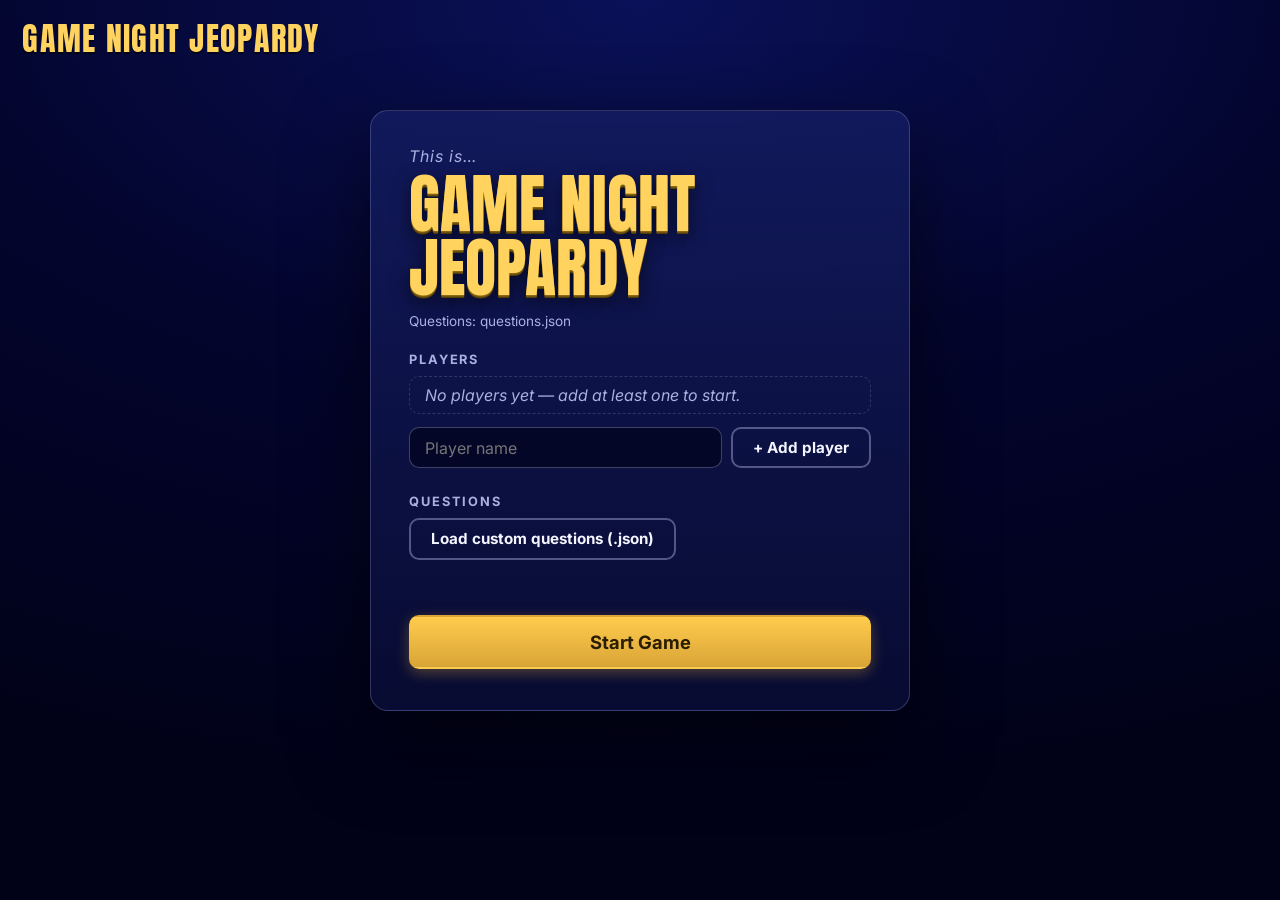
==== index.html @ ed4dfc39 "feat: customizable Jeopardy game for GitHub Pages JSON-driven board (questions.json) with up to 8 ca" ====
<!DOCTYPE html>
<html lang="en">
<head>
  <meta charset="UTF-8">
  <meta name="viewport" content="width=device-width, initial-scale=1.0">
  <title>Jeopardy</title>
  <meta name="description" content="A customizable Jeopardy game board. Load your own questions from JSON, add players, and keep score.">
  <link rel="preconnect" href="https://fonts.googleapis.com">
  <link rel="preconnect" href="https://fonts.gstatic.com" crossorigin>
  <link href="https://fonts.googleapis.com/css2?family=Anton&family=Inter:wght@400;600;700&display=swap" rel="stylesheet">
  <link rel="stylesheet" href="css/styles.css">
</head>
<body>

  <header class="topbar">
    <h1 id="game-title" class="topbar-title">Jeopardy</h1>
    <div class="topbar-actions">
      <button id="btn-final" class="btn btn-gold hidden" type="button">Final Jeopardy</button>
      <button id="btn-new-game" class="btn btn-ghost hidden" type="button">New Game</button>
    </div>
  </header>

  <main>
    <!-- ===== Setup screen ===== -->
    <section id="screen-setup" class="screen screen-setup">
      <div class="setup-card">
        <p class="setup-kicker">This is&hellip;</p>
        <h2 id="setup-title" class="setup-title">Jeopardy!</h2>
        <p id="source-note" class="source-note"></p>

        <div class="setup-section">
          <h3 class="setup-heading">Players</h3>
          <ul id="player-list" class="player-list"></ul>
          <form id="add-player-form" class="add-player-form">
            <label class="visually-hidden" for="player-name-input">Player name</label>
            <input id="player-name-input" type="text" maxlength="24" placeholder="Player name"
                   autocomplete="off" spellcheck="false">
            <button class="btn btn-ghost" type="submit">+ Add player</button>
          </form>
        </div>

        <div class="setup-section">
          <h3 class="setup-heading">Questions</h3>
          <div class="setup-load">
            <button id="btn-load-json" class="btn btn-ghost" type="button">Load custom questions (.json)</button>
            <input type="file" id="json-file-input" accept=".json,application/json" hidden>
          </div>
        </div>

        <p id="setup-error" class="error-msg" role="alert"></p>
        <button id="btn-start" class="btn btn-gold btn-big" type="button">Start Game</button>
      </div>
    </section>

    <!-- ===== Board screen ===== -->
    <section id="screen-board" class="screen hidden">
      <div class="board-wrap">
        <div id="board" class="board" role="grid" aria-label="Jeopardy board"></div>
      </div>
      <div id="board-done-banner" class="board-done hidden">
        <p>That&rsquo;s the board!</p>
        <button id="btn-board-done" class="btn btn-gold btn-big" type="button"></button>
      </div>
      <div id="scoreboard" class="scoreboard" aria-label="Scores" aria-live="polite"></div>
    </section>
  </main>

  <!-- ===== Clue modal ===== -->
  <div id="clue-modal" class="modal hidden" role="dialog" aria-modal="true" aria-labelledby="clue-category">
    <div class="modal-card clue-card">
      <div class="clue-header">
        <span id="clue-category" class="clue-cat"></span>
        <span id="clue-value" class="clue-val"></span>
      </div>

      <div id="dd-splash" class="dd-splash hidden">
        <p class="dd-title">Daily Double!</p>
        <div class="dd-form">
          <label class="dd-field">Who&rsquo;s answering?
            <select id="dd-player"></select>
          </label>
          <label class="dd-field">Wager
            <input id="dd-wager" type="number" min="5" step="5" inputmode="numeric">
          </label>
          <p id="dd-max-note" class="dd-note"></p>
          <p id="dd-error" class="error-msg" role="alert"></p>
          <button id="btn-dd-go" class="btn btn-gold" type="button">Reveal Clue</button>
        </div>
      </div>

      <p id="clue-text" class="clue-text hidden"></p>
      <p id="answer-text" class="answer-text hidden"></p>

      <div class="clue-actions">
        <button id="btn-reveal" class="btn btn-gold btn-big hidden" type="button">Reveal Answer</button>
        <div id="judge-row" class="judge-row hidden"></div>
        <button id="btn-skip" class="btn btn-ghost hidden" type="button">No one got it &mdash; close</button>
      </div>
    </div>
  </div>

  <!-- ===== Final Jeopardy / standings modal ===== -->
  <div id="final-modal" class="modal hidden" role="dialog" aria-modal="true" aria-labelledby="final-heading">
    <div class="modal-card final-card">
      <h2 id="final-heading" class="final-heading"></h2>
      <div id="final-body" class="final-body"></div>
    </div>
  </div>

  <script src="js/data.js"></script>
  <script src="js/app.js"></script>
</body>
</html>
---- css/styles.css ----
/* ============================================================
   Jeopardy — styles
   Palette: classic board blue, gold money, dark navy stage
   Type: Anton (display) + Inter (UI)
   ============================================================ */

:root {
  --blue-board: #060ce9;
  --blue-tile-top: #1a24e0;
  --blue-tile-bottom: #050aae;
  --blue-deep: #03052e;
  --blue-night: #010117;
  --blue-card: #0a103f;
  --gold: #ffcc4d;
  --gold-deep: #d9a437;
  --gold-text: #ffd35e;
  --ink: #f4f5ff;
  --ink-dim: #aab0e0;
  --red: #ff6b6b;
  --green: #51d88a;

  --font-display: "Anton", "Haettenschweiler", "Arial Narrow Bold", Impact, sans-serif;
  --font-ui: "Inter", system-ui, -apple-system, "Segoe UI", sans-serif;

  --radius: 10px;
  --duration: 180ms;
  --ease-out: cubic-bezier(0.16, 1, 0.3, 1);
}

* { box-sizing: border-box; }

html, body { margin: 0; padding: 0; }

body {
  min-height: 100vh;
  font-family: var(--font-ui);
  color: var(--ink);
  background:
    radial-gradient(120% 90% at 50% 0%, #0a1158 0%, var(--blue-deep) 45%, var(--blue-night) 100%);
  background-attachment: fixed;
}

.hidden { display: none !important; }

.visually-hidden {
  position: absolute;
  width: 1px; height: 1px;
  margin: -1px; padding: 0;
  overflow: hidden;
  clip: rect(0 0 0 0);
  white-space: nowrap;
  border: 0;
}

/* ============ Buttons ============ */

.btn {
  font-family: var(--font-ui);
  font-weight: 700;
  font-size: 0.95rem;
  padding: 0.6em 1.3em;
  border-radius: var(--radius);
  border: 2px solid transparent;
  cursor: pointer;
  transition: transform var(--duration) var(--ease-out),
              box-shadow var(--duration) var(--ease-out),
              background-color var(--duration) var(--ease-out);
}

.btn:focus-visible {
  outline: 3px solid var(--gold);
  outline-offset: 2px;
}

.btn:active { transform: translateY(1px); }

.btn-gold {
  background: linear-gradient(180deg, var(--gold) 0%, var(--gold-deep) 100%);
  color: #2b1d00;
  box-shadow: 0 4px 14px rgba(217, 164, 55, 0.35);
}

.btn-gold:hover {
  box-shadow: 0 6px 20px rgba(255, 204, 77, 0.5);
  transform: translateY(-1px);
}

.btn-ghost {
  background: transparent;
  color: var(--ink);
  border-color: rgba(170, 176, 224, 0.45);
}

.btn-ghost:hover {
  border-color: var(--gold);
  color: var(--gold-text);
}

.btn-big {
  font-size: 1.15rem;
  padding: 0.75em 2em;
}

.btn:disabled {
  opacity: 0.4;
  cursor: not-allowed;
  transform: none;
}

/* ============ Top bar ============ */

.topbar {
  display: flex;
  align-items: center;
  justify-content: space-between;
  gap: 1rem;
  padding: 0.9rem 1.4rem;
}

.topbar-title {
  font-family: var(--font-display);
  font-size: clamp(1.3rem, 1rem + 1.5vw, 2rem);
  font-weight: 400;
  letter-spacing: 0.04em;
  text-transform: uppercase;
  margin: 0;
  color: var(--gold-text);
  text-shadow: 0 2px 0 rgba(0, 0, 0, 0.55);
}

.topbar-actions { display: flex; gap: 0.6rem; }

/* ============ Setup screen ============ */

.screen-setup {
  display: grid;
  place-items: center;
  padding: 2rem 1rem 4rem;
}

.setup-card {
  width: min(540px, 100%);
  background: linear-gradient(180deg, rgba(20, 28, 96, 0.85), rgba(8, 12, 52, 0.95));
  border: 1px solid rgba(170, 176, 224, 0.25);
  border-radius: 18px;
  padding: 2.2rem 2.4rem 2.6rem;
  box-shadow: 0 30px 80px rgba(0, 0, 0, 0.55);
}

.setup-kicker {
  margin: 0;
  color: var(--ink-dim);
  font-style: italic;
  letter-spacing: 0.06em;
}

.setup-title {
  font-family: var(--font-display);
  font-weight: 400;
  font-size: clamp(2.6rem, 2rem + 3vw, 4rem);
  line-height: 1;
  margin: 0.1em 0 0.2em;
  text-transform: uppercase;
  color: var(--gold-text);
  text-shadow:
    0 1px 0 #8a6914, 0 2px 0 #6e530f, 0 3px 0 #523d0a,
    0 6px 18px rgba(0, 0, 0, 0.6);
}

.source-note {
  margin: 0 0 1.4rem;
  font-size: 0.85rem;
  color: var(--ink-dim);
}

.setup-section { margin-bottom: 1.6rem; }

.setup-heading {
  font-size: 0.8rem;
  font-weight: 700;
  text-transform: uppercase;
  letter-spacing: 0.14em;
  color: var(--ink-dim);
  margin: 0 0 0.6rem;
}

.player-list {
  list-style: none;
  margin: 0 0 0.8rem;
  padding: 0;
  display: flex;
  flex-direction: column;
  gap: 0.45rem;
}

.player-list li {
  display: flex;
  align-items: center;
  justify-content: space-between;
  gap: 0.8rem;
  background: rgba(6, 12, 233, 0.22);
  border: 1px solid rgba(170, 176, 224, 0.22);
  border-radius: var(--radius);
  padding: 0.5rem 0.55rem 0.5rem 0.9rem;
  font-weight: 600;
}

.player-list .remove-btn {
  background: transparent;
  color: var(--ink-dim);
  border: none;
  font-size: 1.05rem;
  line-height: 1;
  padding: 0.3em 0.5em;
  border-radius: 6px;
  cursor: pointer;
}

.player-list .remove-btn:hover { color: var(--red); background: rgba(255, 107, 107, 0.12); }
.player-list .remove-btn:focus-visible { outline: 2px solid var(--gold); }

.player-list .empty-note {
  justify-content: flex-start;
  color: var(--ink-dim);
  font-weight: 400;
  font-style: italic;
  background: transparent;
  border-style: dashed;
}

.add-player-form { display: flex; gap: 0.6rem; }

.add-player-form input {
  flex: 1;
  min-width: 0;
  font: inherit;
  color: var(--ink);
  background: rgba(1, 1, 23, 0.6);
  border: 1px solid rgba(170, 176, 224, 0.35);
  border-radius: var(--radius);
  padding: 0.55em 0.9em;
}

.add-player-form input:focus-visible {
  outline: none;
  border-color: var(--gold);
  box-shadow: 0 0 0 3px rgba(255, 204, 77, 0.25);
}

.error-msg {
  color: var(--red);
  font-size: 0.9rem;
  min-height: 1.2em;
  margin: 0.4rem 0;
}

#btn-start { width: 100%; margin-top: 0.4rem; }

/* ============ Board ============ */

#screen-board {
  padding: 0 1.2rem 2.5rem;
  max-width: 1240px;
  margin: 0 auto;
}

.board-wrap { overflow-x: auto; padding-bottom: 0.4rem; }

.board {
  display: grid;
  gap: 7px;
  min-width: 640px;
  background: #000;
  padding: 7px;
  border-radius: 8px;
  box-shadow: 0 24px 70px rgba(0, 0, 0, 0.6);
}

.board-cell {
  display: flex;
  align-items: center;
  justify-content: center;
  text-align: center;
  border-radius: 3px;
  min-height: 76px;
  padding: 0.5rem 0.4rem;
}

.cell-category {
  background: linear-gradient(180deg, #2330d8 0%, var(--blue-tile-bottom) 100%);
  font-family: var(--font-display);
  font-weight: 400;
  font-size: clamp(0.78rem, 0.6rem + 0.7vw, 1.05rem);
  letter-spacing: 0.05em;
  line-height: 1.15;
  text-transform: uppercase;
  color: #fff;
  text-shadow: 0 2px 2px rgba(0, 0, 0, 0.7);
}

.cell-clue {
  width: 100%;
  background: linear-gradient(180deg, var(--blue-tile-top) 0%, var(--blue-tile-bottom) 100%);
  border: none;
  cursor: pointer;
  font-family: var(--font-display);
  font-weight: 400;
  font-size: clamp(1.35rem, 1rem + 1.6vw, 2.1rem);
  color: var(--gold-text);
  text-shadow: 0 3px 3px rgba(0, 0, 0, 0.75);
  transition: transform var(--duration) var(--ease-out),
              filter var(--duration) var(--ease-out),
              box-shadow var(--duration) var(--ease-out);
}

.cell-clue:hover, .cell-clue:focus-visible {
  filter: brightness(1.22);
  transform: translateY(-2px);
  box-shadow: 0 6px 18px rgba(6, 12, 233, 0.65), inset 0 0 0 2px rgba(255, 204, 77, 0.65);
  outline: none;
}

.cell-clue.used {
  background: linear-gradient(180deg, #0a0f55 0%, #060937 100%);
  color: transparent;
  text-shadow: none;
  cursor: default;
  box-shadow: inset 0 3px 10px rgba(0, 0, 0, 0.55);
}

.cell-clue.used:hover { filter: none; transform: none; }

.cell-empty { background: #04062b; }

/* Board-complete banner */

.board-done {
  text-align: center;
  margin: 1.6rem 0 0.4rem;
}

.board-done p {
  font-family: var(--font-display);
  font-size: 1.5rem;
  letter-spacing: 0.05em;
  text-transform: uppercase;
  color: var(--gold-text);
  margin: 0 0 0.7rem;
}

/* ============ Scoreboard ============ */

.scoreboard {
  display: flex;
  flex-wrap: wrap;
  justify-content: center;
  gap: 0.9rem;
  margin-top: 1.5rem;
}

.podium {
  min-width: 150px;
  background: linear-gradient(180deg, #141c60 0%, var(--blue-card) 100%);
  border: 1px solid rgba(170, 176, 224, 0.25);
  border-top: 4px solid var(--gold-deep);
  border-radius: 12px;
  padding: 0.7rem 1rem 0.8rem;
  text-align: center;
  box-shadow: 0 10px 26px rgba(0, 0, 0, 0.45);
}

.podium .podium-name {
  font-weight: 700;
  font-size: 0.95rem;
  margin: 0 0 0.15rem;
  overflow-wrap: anywhere;
}

.podium .podium-score {
  font-family: var(--font-display);
  font-size: 1.7rem;
  letter-spacing: 0.03em;
  color: var(--gold-text);
  background: none;
  border: none;
  cursor: pointer;
  padding: 0.05em 0.3em;
  border-radius: 8px;
  text-shadow: 0 2px 2px rgba(0, 0, 0, 0.6);
}

.podium .podium-score:hover,
.podium .podium-score:focus-visible {
  outline: 2px dashed rgba(255, 204, 77, 0.7);
  outline-offset: 2px;
}

.podium .podium-score.negative { color: var(--red); }

.score-hint {
  flex-basis: 100%;
  text-align: center;
  font-size: 0.78rem;
  color: var(--ink-dim);
  margin: 0;
}

/* ============ Modals ============ */

.modal {
  position: fixed;
  inset: 0;
  z-index: 50;
  display: grid;
  place-items: center;
  padding: 1.2rem;
  background: rgba(1, 1, 23, 0.78);
  backdrop-filter: blur(4px);
}

.modal-card {
  width: min(960px, 100%);
  max-height: calc(100vh - 2.4rem);
  overflow-y: auto;
  border-radius: 16px;
  box-shadow: 0 40px 120px rgba(0, 0, 0, 0.7);
}

/* --- Clue modal --- */

.clue-card {
  background:
    radial-gradient(140% 120% at 50% 0%, #2330d8 0%, var(--blue-board) 38%, #040887 100%);
  border: 1px solid rgba(255, 255, 255, 0.14);
  padding: 1.6rem 2rem 2rem;
  display: flex;
  flex-direction: column;
  align-items: center;
  min-height: min(520px, 80vh);
}

.clue-header {
  width: 100%;
  display: flex;
  justify-content: space-between;
  align-items: baseline;
  gap: 1rem;
  font-family: var(--font-display);
  text-transform: uppercase;
  letter-spacing: 0.06em;
}

.clue-cat { font-size: clamp(1rem, 0.9rem + 1vw, 1.5rem); color: #fff; }
.clue-val { font-size: clamp(1rem, 0.9rem + 1vw, 1.5rem); color: var(--gold-text); }

.clue-text {
  flex: 1;
  display: grid;
  place-items: center;
  font-weight: 700;
  font-size: clamp(1.4rem, 1.1rem + 2.2vw, 2.6rem);
  line-height: 1.3;
  text-align: center;
  text-shadow: 0 2px 4px rgba(0, 0, 0, 0.6);
  margin: 1.2rem 0;
  max-width: 60ch;
}

.answer-text {
  font-family: var(--font-display);
  font-size: clamp(1.3rem, 1rem + 1.8vw, 2.1rem);
  letter-spacing: 0.03em;
  text-transform: uppercase;
  color: var(--gold-text);
  text-align: center;
  margin: 0 0 1.4rem;
  text-shadow: 0 3px 4px rgba(0, 0, 0, 0.7);
}

.clue-actions {
  display: flex;
  flex-direction: column;
  align-items: center;
  gap: 0.9rem;
  width: 100%;
}

.judge-row {
  display: flex;
  flex-wrap: wrap;
  justify-content: center;
  gap: 0.7rem;
  width: 100%;
}

.judge-chip {
  display: flex;
  align-items: center;
  gap: 0.55rem;
  background: rgba(1, 1, 23, 0.45);
  border: 1px solid rgba(255, 255, 255, 0.2);
  border-radius: 999px;
  padding: 0.35rem 0.5rem 0.35rem 0.95rem;
}

.judge-chip .judge-name { font-weight: 700; font-size: 0.95rem; }

.judge-chip .judge-btn {
  border: none;
  border-radius: 999px;
  width: 2.1rem;
  height: 2.1rem;
  font-size: 1rem;
  font-weight: 700;
  cursor: pointer;
  transition: transform var(--duration) var(--ease-out);
}

.judge-chip .judge-btn:hover { transform: scale(1.12); }
.judge-chip .judge-btn:focus-visible { outline: 2px solid #fff; outline-offset: 1px; }

.judge-btn.correct { background: var(--green); color: #03301a; }
.judge-btn.wrong { background: var(--red); color: #3d0606; }

.judge-btn:disabled {
  opacity: 0.35;
  cursor: not-allowed;
  transform: none;
}

.judge-chip.missed { opacity: 0.55; }

/* --- Daily Double --- */

.dd-splash {
  flex: 1;
  display: flex;
  flex-direction: column;
  align-items: center;
  justify-content: center;
  gap: 1rem;
  width: 100%;
}

.dd-title {
  font-family: var(--font-display);
  font-size: clamp(2.4rem, 1.6rem + 4vw, 4.2rem);
  text-transform: uppercase;
  letter-spacing: 0.04em;
  margin: 0;
  background: linear-gradient(180deg, #ffe9a8 0%, var(--gold) 45%, #b87f1c 100%);
  -webkit-background-clip: text;
  background-clip: text;
  color: transparent;
  filter: drop-shadow(0 4px 6px rgba(0, 0, 0, 0.6));
}

.dd-form {
  display: flex;
  flex-direction: column;
  align-items: center;
  gap: 0.7rem;
}

.dd-field {
  display: flex;
  align-items: center;
  gap: 0.7rem;
  font-weight: 600;
}

.dd-field select, .dd-field input {
  font: inherit;
  color: var(--ink);
  background: rgba(1, 1, 23, 0.6);
  border: 1px solid rgba(170, 176, 224, 0.4);
  border-radius: 8px;
  padding: 0.45em 0.7em;
}

.dd-field input { width: 7.5em; }

.dd-field select:focus-visible, .dd-field input:focus-visible {
  outline: none;
  border-color: var(--gold);
  box-shadow: 0 0 0 3px rgba(255, 204, 77, 0.25);
}

.dd-note { margin: 0; font-size: 0.85rem; color: rgba(255, 255, 255, 0.75); }

/* --- Final Jeopardy --- */

.final-card {
  background: linear-gradient(180deg, rgba(20, 28, 96, 0.97), rgba(8, 12, 52, 0.99));
  border: 1px solid rgba(170, 176, 224, 0.3);
  padding: 2rem 2.2rem 2.4rem;
}

.final-heading {
  font-family: var(--font-display);
  font-weight: 400;
  font-size: clamp(1.6rem, 1.3rem + 1.6vw, 2.4rem);
  text-transform: uppercase;
  letter-spacing: 0.05em;
  color: var(--gold-text);
  text-align: center;
  margin: 0 0 1.4rem;
  text-shadow: 0 3px 4px rgba(0, 0, 0, 0.6);
}

.final-body { display: flex; flex-direction: column; gap: 1rem; }

.final-category {
  text-align: center;
  font-family: var(--font-display);
  font-size: 1.3rem;
  text-transform: uppercase;
  letter-spacing: 0.06em;
  margin: 0;
}

.final-clue {
  font-weight: 700;
  font-size: clamp(1.15rem, 1rem + 1vw, 1.6rem);
  line-height: 1.35;
  text-align: center;
  margin: 0.4rem auto 0.6rem;
  max-width: 56ch;
}

.wager-list, .final-judge-list {
  list-style: none;
  margin: 0;
  padding: 0;
  display: flex;
  flex-direction: column;
  gap: 0.55rem;
}

.wager-list li, .final-judge-list li {
  display: flex;
  align-items: center;
  justify-content: space-between;
  gap: 0.9rem;
  background: rgba(6, 12, 233, 0.18);
  border: 1px solid rgba(170, 176, 224, 0.22);
  border-radius: var(--radius);
  padding: 0.55rem 0.9rem;
}

.wager-list .wager-meta { font-size: 0.8rem; color: var(--ink-dim); display: block; }

.wager-list input {
  font: inherit;
  width: 7em;
  color: var(--ink);
  background: rgba(1, 1, 23, 0.6);
  border: 1px solid rgba(170, 176, 224, 0.4);
  border-radius: 8px;
  padding: 0.4em 0.6em;
}

.wager-list input:focus-visible {
  outline: none;
  border-color: var(--gold);
  box-shadow: 0 0 0 3px rgba(255, 204, 77, 0.25);
}

.final-actions {
  display: flex;
  justify-content: center;
  gap: 0.8rem;
  margin-top: 0.8rem;
  flex-wrap: wrap;
}

/* --- Standings --- */

.standings-list {
  list-style: none;
  margin: 0;
  padding: 0;
  display: flex;
  flex-direction: column;
  gap: 0.6rem;
}

.standings-list li {
  display: flex;
  align-items: center;
  gap: 1rem;
  background: rgba(6, 12, 233, 0.18);
  border: 1px solid rgba(170, 176, 224, 0.22);
  border-radius: var(--radius);
  padding: 0.7rem 1.1rem;
  font-weight: 600;
}

.standings-list li.winner {
  background: linear-gradient(180deg, rgba(255, 204, 77, 0.22), rgba(217, 164, 55, 0.1));
  border-color: var(--gold-deep);
}

.standings-list .rank {
  font-family: var(--font-display);
  font-size: 1.25rem;
  color: var(--ink-dim);
  min-width: 1.6em;
}

.standings-list li.winner .rank { color: var(--gold-text); }

.standings-list .standings-name { flex: 1; overflow-wrap: anywhere; }

.standings-list .standings-score {
  font-family: var(--font-display);
  font-size: 1.35rem;
  color: var(--gold-text);
}

.standings-list .standings-score.negative { color: var(--red); }

/* ============ Responsive & motion ============ */

@media (max-width: 600px) {
  .setup-card { padding: 1.6rem 1.3rem 2rem; }
  .topbar { flex-wrap: wrap; }
  .clue-card { padding: 1.2rem 1rem 1.4rem; }
  .board-cell { min-height: 58px; }
}

@media (prefers-reduced-motion: reduce) {
  *, *::before, *::after {
    transition-duration: 0.01ms !important;
    animation-duration: 0.01ms !important;
  }
}
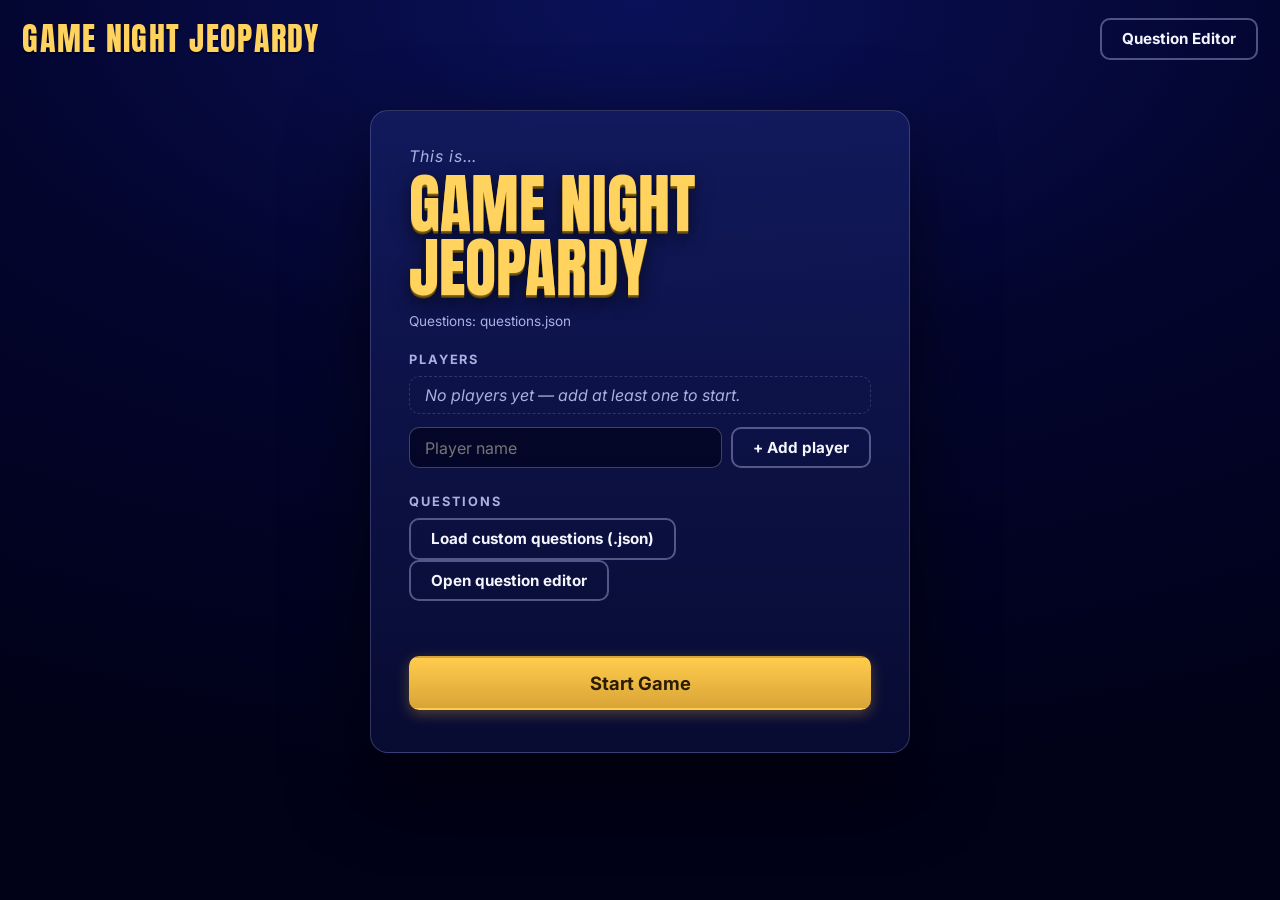
==== commit d5466bcb: "feat: in-page question editor with JSON export Build or edit a board directly in the browser: title," ====
--- a/index.html
+++ b/index.html
@@ -16,6 +16,7 @@
     <h1 id="game-title" class="topbar-title">Jeopardy</h1>
     <div class="topbar-actions">
       <button id="btn-final" class="btn btn-gold hidden" type="button">Final Jeopardy</button>
+      <button id="btn-editor" class="btn btn-ghost" type="button">Question Editor</button>
       <button id="btn-new-game" class="btn btn-ghost hidden" type="button">New Game</button>
     </div>
   </header>
@@ -43,6 +44,7 @@
           <h3 class="setup-heading">Questions</h3>
           <div class="setup-load">
             <button id="btn-load-json" class="btn btn-ghost" type="button">Load custom questions (.json)</button>
+            <button id="btn-editor-setup" class="btn btn-ghost" type="button">Open question editor</button>
             <input type="file" id="json-file-input" accept=".json,application/json" hidden>
           </div>
         </div>
@@ -64,6 +66,59 @@
       <div id="scoreboard" class="scoreboard" aria-label="Scores" aria-live="polite"></div>
     </section>
   </main>
+
+  <!-- ===== Question editor ===== -->
+  <section id="screen-editor" class="editor hidden" aria-label="Question editor">
+    <div class="editor-inner">
+      <div class="editor-head">
+        <h2 class="editor-title">Question Editor</h2>
+        <div class="editor-head-actions">
+          <button id="btn-editor-download" class="btn btn-gold" type="button">Download JSON</button>
+          <button id="btn-editor-use" class="btn btn-gold" type="button">Use in game</button>
+          <button id="btn-editor-close" class="btn btn-ghost" type="button">Close</button>
+        </div>
+      </div>
+      <p class="editor-hint">
+        Build your own board, then <strong>Download JSON</strong> to get a
+        <code>questions.json</code> you can commit to the repo, or
+        <strong>Use in game</strong> to play it right away. Your draft auto-saves
+        in this browser.
+      </p>
+
+      <label class="editor-field editor-game-title">Game title
+        <input id="editor-title" type="text" maxlength="80" autocomplete="off">
+      </label>
+
+      <div id="editor-categories"></div>
+
+      <div class="editor-row-actions">
+        <button id="btn-add-category" class="btn btn-ghost" type="button">+ Add category</button>
+        <button id="btn-editor-reset" class="btn btn-ghost" type="button">Reset to loaded game</button>
+        <button id="btn-editor-blank" class="btn btn-ghost" type="button">Start blank</button>
+      </div>
+
+      <fieldset class="editor-final">
+        <legend>
+          <label class="editor-check">
+            <input type="checkbox" id="editor-final-enabled"> Include Final Jeopardy
+          </label>
+        </legend>
+        <div id="editor-final-fields" class="editor-final-fields">
+          <label class="editor-field">Category
+            <input id="editor-final-category" type="text" autocomplete="off">
+          </label>
+          <label class="editor-field">Clue
+            <textarea id="editor-final-clue" rows="2"></textarea>
+          </label>
+          <label class="editor-field">Answer
+            <input id="editor-final-answer" type="text" autocomplete="off">
+          </label>
+        </div>
+      </fieldset>
+
+      <p id="editor-error" class="error-msg" role="alert"></p>
+    </div>
+  </section>
 
   <!-- ===== Clue modal ===== -->
   <div id="clue-modal" class="modal hidden" role="dialog" aria-modal="true" aria-labelledby="clue-category">
@@ -109,5 +164,6 @@
 
   <script src="js/data.js"></script>
   <script src="js/app.js"></script>
+  <script src="js/editor.js"></script>
 </body>
 </html>
--- a/css/styles.css
+++ b/css/styles.css
@@ -720,6 +720,216 @@
 
 .standings-list .standings-score.negative { color: var(--red); }
 
+/* ============ Question editor ============ */
+
+.editor {
+  position: fixed;
+  inset: 0;
+  z-index: 40;
+  overflow-y: auto;
+  background:
+    radial-gradient(120% 90% at 50% 0%, #0a1158 0%, var(--blue-deep) 45%, var(--blue-night) 100%);
+  padding: 1.4rem 1.2rem 3rem;
+}
+
+body.editor-open { overflow: hidden; }
+
+.editor-inner {
+  max-width: 1080px;
+  margin: 0 auto;
+  display: flex;
+  flex-direction: column;
+  gap: 1.1rem;
+}
+
+.editor-head {
+  display: flex;
+  align-items: center;
+  justify-content: space-between;
+  gap: 1rem;
+  flex-wrap: wrap;
+}
+
+.editor-title {
+  font-family: var(--font-display);
+  font-weight: 400;
+  font-size: clamp(1.5rem, 1.2rem + 1.5vw, 2.2rem);
+  text-transform: uppercase;
+  letter-spacing: 0.05em;
+  color: var(--gold-text);
+  margin: 0;
+  text-shadow: 0 2px 0 rgba(0, 0, 0, 0.55);
+}
+
+.editor-head-actions { display: flex; gap: 0.6rem; flex-wrap: wrap; }
+
+.editor-hint {
+  margin: 0;
+  color: var(--ink-dim);
+  font-size: 0.92rem;
+  max-width: 72ch;
+}
+
+.editor-hint code {
+  background: rgba(1, 1, 23, 0.6);
+  border-radius: 5px;
+  padding: 0.1em 0.4em;
+}
+
+.editor-field {
+  display: flex;
+  flex-direction: column;
+  gap: 0.35rem;
+  font-size: 0.8rem;
+  font-weight: 700;
+  text-transform: uppercase;
+  letter-spacing: 0.1em;
+  color: var(--ink-dim);
+}
+
+.editor-field input,
+.editor-field textarea,
+.editor-clue-row input,
+.editor-clue-row textarea {
+  font: inherit;
+  font-weight: 400;
+  font-size: 0.95rem;
+  text-transform: none;
+  letter-spacing: normal;
+  color: var(--ink);
+  background: rgba(1, 1, 23, 0.6);
+  border: 1px solid rgba(170, 176, 224, 0.35);
+  border-radius: 8px;
+  padding: 0.5em 0.7em;
+  resize: vertical;
+}
+
+.editor-field input:focus-visible,
+.editor-field textarea:focus-visible,
+.editor-clue-row input:focus-visible,
+.editor-clue-row textarea:focus-visible {
+  outline: none;
+  border-color: var(--gold);
+  box-shadow: 0 0 0 3px rgba(255, 204, 77, 0.25);
+}
+
+.editor-game-title { max-width: 420px; }
+
+.editor-cat {
+  background: linear-gradient(180deg, rgba(20, 28, 96, 0.75), rgba(8, 12, 52, 0.9));
+  border: 1px solid rgba(170, 176, 224, 0.25);
+  border-radius: 14px;
+  padding: 1.1rem 1.2rem 1.2rem;
+  display: flex;
+  flex-direction: column;
+  gap: 0.8rem;
+  margin-bottom: 1rem;
+}
+
+.editor-cat-head {
+  display: flex;
+  align-items: flex-end;
+  justify-content: space-between;
+  gap: 1rem;
+  flex-wrap: wrap;
+}
+
+.editor-cat-name { flex: 1; min-width: 220px; max-width: 420px; }
+
+.btn-small { font-size: 0.82rem; padding: 0.45em 0.9em; }
+
+.editor-clues { display: flex; flex-direction: column; gap: 0.5rem; }
+
+.editor-clue-row {
+  display: grid;
+  grid-template-columns: 88px 1fr 1fr 34px 34px;
+  gap: 0.55rem;
+  align-items: start;
+}
+
+.editor-clue-labels {
+  font-size: 0.72rem;
+  font-weight: 700;
+  text-transform: uppercase;
+  letter-spacing: 0.1em;
+  color: var(--ink-dim);
+}
+
+.editor-clue-row .editor-dd {
+  width: 1.25rem;
+  height: 1.25rem;
+  margin-top: 0.6rem;
+  justify-self: center;
+  accent-color: var(--gold);
+}
+
+.editor-clue-row .remove-btn {
+  background: transparent;
+  color: var(--ink-dim);
+  border: none;
+  font-size: 1rem;
+  padding: 0.45em;
+  margin-top: 0.25rem;
+  border-radius: 6px;
+  cursor: pointer;
+  justify-self: center;
+}
+
+.editor-clue-row .remove-btn:hover:not(:disabled) {
+  color: var(--red);
+  background: rgba(255, 107, 107, 0.12);
+}
+
+.editor-clue-row .remove-btn:disabled { opacity: 0.3; cursor: not-allowed; }
+.editor-clue-row .remove-btn:focus-visible { outline: 2px solid var(--gold); }
+
+.editor-row-actions { display: flex; gap: 0.6rem; flex-wrap: wrap; }
+
+.editor-final {
+  border: 1px solid rgba(170, 176, 224, 0.25);
+  border-radius: 14px;
+  padding: 1rem 1.2rem 1.2rem;
+  margin: 0;
+}
+
+.editor-final legend { padding: 0 0.5em; }
+
+.editor-check {
+  display: flex;
+  align-items: center;
+  gap: 0.5rem;
+  font-weight: 700;
+  cursor: pointer;
+}
+
+.editor-check input {
+  width: 1.15rem;
+  height: 1.15rem;
+  accent-color: var(--gold);
+}
+
+.editor-final-fields {
+  display: flex;
+  flex-direction: column;
+  gap: 0.8rem;
+  margin-top: 0.6rem;
+}
+
+@media (max-width: 760px) {
+  .editor-clue-row {
+    grid-template-columns: 88px 1fr 42px;
+    grid-template-areas:
+      "value clue   dd"
+      "value answer remove";
+  }
+  .editor-clue-row input[type="number"] { grid-area: value; }
+  .editor-clue-row textarea:nth-of-type(1) { grid-area: clue; }
+  .editor-clue-row textarea:nth-of-type(2) { grid-area: answer; }
+  .editor-clue-row .editor-dd { grid-area: dd; }
+  .editor-clue-row .remove-btn { grid-area: remove; }
+  .editor-clue-labels { display: none; }
+}
+
 /* ============ Responsive & motion ============ */
 
 @media (max-width: 600px) {
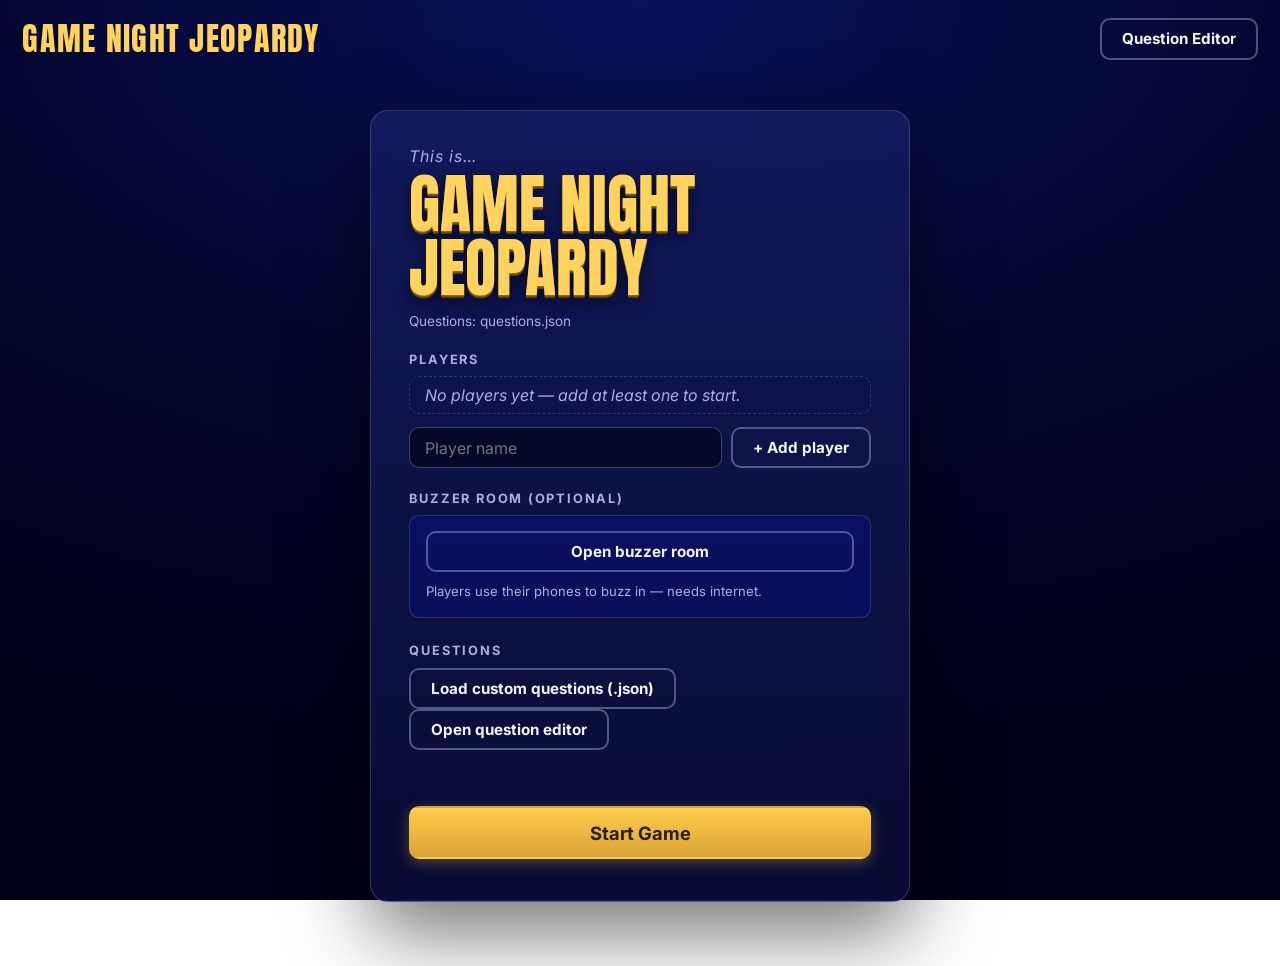
==== commit edbb808d: "feat: buzzer rooms — phones as buzzers with wagers and Final answers Optional real-time buzzer syste" ====
--- a/index.html
+++ b/index.html
@@ -9,17 +9,22 @@
   <link rel="preconnect" href="https://fonts.gstatic.com" crossorigin>
   <link href="https://fonts.googleapis.com/css2?family=Anton&family=Inter:wght@400;600;700&display=swap" rel="stylesheet">
   <link rel="stylesheet" href="css/styles.css">
+  <link rel="stylesheet" href="css/buzzer.css">
 </head>
 <body>
 
   <header class="topbar">
     <h1 id="game-title" class="topbar-title">Jeopardy</h1>
     <div class="topbar-actions">
+      <button id="buzzer-chip" class="buzzer-chip hidden" type="button" aria-haspopup="true"></button>
       <button id="btn-final" class="btn btn-gold hidden" type="button">Final Jeopardy</button>
       <button id="btn-editor" class="btn btn-ghost" type="button">Question Editor</button>
       <button id="btn-new-game" class="btn btn-ghost hidden" type="button">New Game</button>
     </div>
   </header>
+
+  <!-- Host buzzer-room popover (board screen); filled by buzzer-host.js -->
+  <div id="buzzer-popover" class="buzzer-popover hidden" role="dialog" aria-label="Buzzer room"></div>
 
   <main>
     <!-- ===== Setup screen ===== -->
@@ -38,6 +43,8 @@
                    autocomplete="off" spellcheck="false">
             <button class="btn btn-ghost" type="submit">+ Add player</button>
           </form>
+          <!-- Optional phone-buzzer room; rendered by buzzer-host.js -->
+          <div id="buzzer-setup" class="buzzer-setup"></div>
         </div>
 
         <div class="setup-section">
@@ -146,6 +153,9 @@
       <p id="clue-text" class="clue-text hidden"></p>
       <p id="answer-text" class="answer-text hidden"></p>
 
+      <!-- Host buzz bar (regular clues only); filled by buzzer-host.js -->
+      <div id="buzzer-clue-bar" class="buzzer-clue-bar hidden"></div>
+
       <div class="clue-actions">
         <button id="btn-reveal" class="btn btn-gold btn-big hidden" type="button">Reveal Answer</button>
         <div id="judge-row" class="judge-row hidden"></div>
@@ -162,8 +172,69 @@
     </div>
   </div>
 
+  <!-- ===== Player mode (phone buzzer) — shown only when ?room=CODE ===== -->
+  <section id="screen-player" class="screen-player hidden" aria-label="Buzzer room">
+    <div id="player-join" class="player-join">
+      <h2 class="player-join-title">Buzz In</h2>
+      <label class="player-field" for="player-code">Room code
+        <input id="player-code" type="text" maxlength="4" autocomplete="off"
+               autocapitalize="characters" spellcheck="false" inputmode="text">
+      </label>
+      <label class="player-field" for="player-name">Your name
+        <input id="player-name" type="text" maxlength="24" autocomplete="off" spellcheck="false">
+      </label>
+      <p id="player-error" class="error-msg" role="alert"></p>
+      <button id="player-join-btn" class="btn btn-gold btn-big" type="button">Join</button>
+    </div>
+    <div id="player-buzzer" class="player-buzzer hidden">
+      <header class="player-head">
+        <span id="player-head-code" class="player-head-code"></span>
+        <span id="player-head-dot" aria-hidden="true"></span>
+        <span id="player-head-name" class="player-head-name"></span>
+      </header>
+      <button id="player-buzz" class="player-buzz-btn mode-idle" type="button" disabled></button>
+      <p id="player-buzz-note" class="player-buzz-note"></p>
+      <footer class="player-foot">
+        <button id="player-leave" class="btn btn-ghost btn-small" type="button">Leave room</button>
+      </footer>
+    </div>
+
+    <!-- Wager form — reused for Daily Double and Final Jeopardy -->
+    <div id="player-wager" class="player-form hidden">
+      <p id="player-wager-title" class="player-form-title"></p>
+      <p id="player-wager-cat" class="player-form-cat"></p>
+      <p id="player-wager-meta" class="player-form-meta"></p>
+      <label class="player-field" for="player-wager-input">Your wager
+        <input id="player-wager-input" type="number" step="1" inputmode="numeric" autocomplete="off">
+      </label>
+      <p id="player-wager-error" class="error-msg" role="alert"></p>
+      <button id="player-wager-submit" class="btn btn-gold btn-big" type="button">Submit wager</button>
+    </div>
+
+    <!-- Final Jeopardy typed-answer form -->
+    <div id="player-answer" class="player-form hidden">
+      <p id="player-answer-cat" class="player-form-cat"></p>
+      <p id="player-answer-clue" class="player-form-clue"></p>
+      <label class="player-field" for="player-answer-input">Your response
+        <input id="player-answer-input" type="text" maxlength="120" autocomplete="off" spellcheck="false">
+      </label>
+      <p id="player-answer-note" class="player-form-note"></p>
+      <button id="player-answer-submit" class="btn btn-gold btn-big" type="button">Submit answer</button>
+    </div>
+
+    <!-- Generic message screen — waiting / result / reconnecting -->
+    <div id="player-message" class="player-message hidden">
+      <p id="player-message-title" class="player-message-title"></p>
+      <p id="player-message-sub" class="player-message-sub"></p>
+    </div>
+  </section>
+
   <script src="js/data.js"></script>
+  <script src="js/buzzer-protocol.js"></script>
+  <script src="js/buzzer-player.js"></script>
   <script src="js/app.js"></script>
+  <script src="js/buzzer-host.js"></script>
+  <script src="js/buzzer-wagers.js"></script>
   <script src="js/editor.js"></script>
 </body>
 </html>
--- a/css/buzzer.css
+++ b/css/buzzer.css
@@ -0,0 +1,505 @@
+/* ============================================================
+   Jeopardy — buzzer styles (host panel + player phone screen)
+   Linked after styles.css; reuses its :root tokens (--gold,
+   --blue-*, --ink, fonts). Kept out of styles.css to respect the
+   house 800-line-per-file limit. Honours prefers-reduced-motion.
+   ============================================================ */
+
+/* ============ Host: setup panel ============ */
+
+.buzzer-setup { margin-top: 1.4rem; }
+
+.buzzer-panel {
+  display: flex;
+  flex-direction: column;
+  gap: 0.7rem;
+  background: rgba(6, 12, 233, 0.16);
+  border: 1px solid rgba(170, 176, 224, 0.22);
+  border-radius: var(--radius);
+  padding: 0.9rem 1rem 1.1rem;
+}
+
+.buzzer-hint {
+  margin: 0;
+  font-size: 0.82rem;
+  color: var(--ink-dim);
+}
+
+.buzzer-status {
+  margin: 0;
+  font-weight: 600;
+  color: var(--ink-dim);
+}
+
+.buzzer-code-wrap { text-align: center; }
+
+.buzzer-code-label {
+  margin: 0;
+  font-size: 0.72rem;
+  font-weight: 700;
+  letter-spacing: 0.16em;
+  text-transform: uppercase;
+  color: var(--ink-dim);
+}
+
+.buzzer-code {
+  margin: 0.1rem 0 0.2rem;
+  font-family: var(--font-display);
+  font-size: clamp(2.8rem, 2rem + 6vw, 4.6rem);
+  letter-spacing: 0.18em;
+  line-height: 1;
+  color: var(--gold-text);
+  text-shadow: 0 3px 0 #6e530f, 0 6px 16px rgba(0, 0, 0, 0.6);
+}
+
+.buzzer-join {
+  display: flex;
+  flex-wrap: wrap;
+  align-items: baseline;
+  gap: 0.4rem 0.6rem;
+  justify-content: center;
+  font-size: 0.85rem;
+}
+
+.buzzer-join-label { color: var(--ink-dim); text-transform: uppercase; letter-spacing: 0.1em; }
+
+.buzzer-join-url {
+  font-family: var(--font-ui);
+  font-weight: 600;
+  color: var(--ink);
+  background: rgba(1, 1, 23, 0.55);
+  border-radius: 6px;
+  padding: 0.15em 0.5em;
+  overflow-wrap: anywhere;
+}
+
+.buzzer-players {
+  list-style: none;
+  margin: 0.2rem 0 0;
+  padding: 0;
+  display: flex;
+  flex-direction: column;
+  gap: 0.4rem;
+}
+
+.buzzer-player-row {
+  display: flex;
+  align-items: center;
+  gap: 0.6rem;
+  background: rgba(1, 1, 23, 0.35);
+  border: 1px solid rgba(170, 176, 224, 0.18);
+  border-radius: var(--radius);
+  padding: 0.4rem 0.5rem 0.4rem 0.7rem;
+}
+
+.buzzer-dot { font-size: 0.7rem; line-height: 1; }
+.buzzer-player-name { flex: 1; font-weight: 600; overflow-wrap: anywhere; }
+.buzzer-empty { color: var(--ink-dim); font-style: italic; }
+
+.buzzer-kick {
+  background: transparent;
+  color: var(--ink-dim);
+  border: 1px solid rgba(170, 176, 224, 0.35);
+  border-radius: 6px;
+  font-size: 0.75rem;
+  font-weight: 600;
+  padding: 0.25em 0.6em;
+  cursor: pointer;
+}
+.buzzer-kick:hover { color: var(--red); border-color: var(--red); }
+.buzzer-kick:focus-visible { outline: 2px solid var(--gold); outline-offset: 1px; }
+
+.buzzer-controls { display: flex; flex-wrap: wrap; gap: 0.5rem; margin-top: 0.3rem; }
+
+/* ============ Host: topbar chip + popover ============ */
+
+.buzzer-chip {
+  font-family: var(--font-ui);
+  font-weight: 700;
+  font-size: 0.9rem;
+  color: var(--blue-night);
+  background: linear-gradient(180deg, var(--gold) 0%, var(--gold-deep) 100%);
+  border: none;
+  border-radius: 999px;
+  padding: 0.4em 0.9em;
+  cursor: pointer;
+  box-shadow: 0 3px 10px rgba(217, 164, 55, 0.35);
+}
+.buzzer-chip:hover { filter: brightness(1.05); }
+.buzzer-chip:focus-visible { outline: 3px solid var(--gold); outline-offset: 2px; }
+
+.buzzer-popover {
+  position: absolute;
+  right: 1rem;
+  top: 3.6rem;
+  z-index: 60;
+  width: min(340px, calc(100vw - 2rem));
+  display: flex;
+  flex-direction: column;
+  gap: 0.6rem;
+  background: linear-gradient(180deg, rgba(20, 28, 96, 0.98), rgba(8, 12, 52, 0.99));
+  border: 1px solid rgba(170, 176, 224, 0.3);
+  border-radius: 14px;
+  padding: 1rem;
+  box-shadow: 0 24px 60px rgba(0, 0, 0, 0.6);
+}
+
+/* ============ Host: clue-modal buzz bar ============ */
+
+.buzzer-clue-bar { width: 100%; display: flex; justify-content: center; margin-bottom: 0.4rem; }
+
+.buzzer-bar {
+  display: flex;
+  align-items: center;
+  justify-content: center;
+  gap: 0.8rem;
+  flex-wrap: wrap;
+  width: 100%;
+  padding: 0.6rem 0.8rem;
+  border-radius: var(--radius);
+  background: rgba(1, 1, 23, 0.35);
+  border: 1px solid rgba(255, 255, 255, 0.14);
+}
+
+.buzzer-armed { border-color: var(--gold-deep); }
+
+.buzzer-armed-label {
+  font-family: var(--font-display);
+  font-size: 1.2rem;
+  letter-spacing: 0.05em;
+  text-transform: uppercase;
+  color: var(--gold-text);
+  animation: buzzer-pulse 1s ease-in-out infinite;
+}
+
+.buzzer-winner {
+  background: linear-gradient(180deg, rgba(34, 128, 255, 0.28), rgba(6, 12, 233, 0.2));
+  border-color: #57a8ff;
+}
+
+.buzzer-winner-name {
+  font-family: var(--font-display);
+  font-size: clamp(1.3rem, 1rem + 1.4vw, 1.9rem);
+  letter-spacing: 0.03em;
+  color: #fff;
+  text-shadow: 0 2px 3px rgba(0, 0, 0, 0.6);
+}
+
+@keyframes buzzer-pulse {
+  0%, 100% { opacity: 1; }
+  50% { opacity: 0.45; }
+}
+
+/* ============ Player mode: hide host chrome ============ */
+
+body.player-mode .topbar,
+body.player-mode main,
+body.player-mode #screen-editor,
+body.player-mode #clue-modal,
+body.player-mode #final-modal {
+  display: none !important;
+}
+
+body.player-mode {
+  min-height: 100vh;
+  min-height: 100dvh;
+}
+
+/* ============ Player: join + buzzer screens ============ */
+
+.screen-player {
+  min-height: 100vh;
+  min-height: 100dvh;
+  display: flex;
+  flex-direction: column;
+  align-items: center;
+  justify-content: center;
+  padding: 1.4rem 1rem calc(1.4rem + env(safe-area-inset-bottom, 0px));
+  gap: 1.2rem;
+}
+
+.player-join {
+  width: min(420px, 100%);
+  display: flex;
+  flex-direction: column;
+  gap: 1rem;
+  background: linear-gradient(180deg, rgba(20, 28, 96, 0.85), rgba(8, 12, 52, 0.95));
+  border: 1px solid rgba(170, 176, 224, 0.25);
+  border-radius: 18px;
+  padding: 1.8rem 1.6rem 2rem;
+  box-shadow: 0 20px 60px rgba(0, 0, 0, 0.5);
+}
+
+.player-join-title {
+  font-family: var(--font-display);
+  font-weight: 400;
+  font-size: clamp(1.8rem, 1.4rem + 3vw, 2.6rem);
+  text-transform: uppercase;
+  letter-spacing: 0.04em;
+  color: var(--gold-text);
+  text-align: center;
+  margin: 0;
+  text-shadow: 0 2px 0 rgba(0, 0, 0, 0.55);
+}
+
+.player-field {
+  display: flex;
+  flex-direction: column;
+  gap: 0.4rem;
+  font-size: 0.75rem;
+  font-weight: 700;
+  text-transform: uppercase;
+  letter-spacing: 0.12em;
+  color: var(--ink-dim);
+}
+
+.player-field input {
+  font: inherit;
+  font-weight: 600;
+  font-size: 1.15rem;
+  text-transform: none;
+  letter-spacing: normal;
+  color: var(--ink);
+  background: rgba(1, 1, 23, 0.6);
+  border: 1px solid rgba(170, 176, 224, 0.35);
+  border-radius: 10px;
+  padding: 0.6em 0.8em;
+}
+
+.player-field input#player-code {
+  text-transform: uppercase;
+  letter-spacing: 0.35em;
+  text-align: center;
+  font-family: var(--font-display);
+  font-size: 2rem;
+}
+
+.player-field input:focus-visible {
+  outline: none;
+  border-color: var(--gold);
+  box-shadow: 0 0 0 3px rgba(255, 204, 77, 0.25);
+}
+
+#player-join-btn { width: 100%; }
+
+/* --- buzzer screen --- */
+
+.player-buzzer {
+  width: 100%;
+  flex: 1;
+  display: flex;
+  flex-direction: column;
+  align-items: center;
+  justify-content: space-between;
+  gap: 1rem;
+}
+
+.player-head {
+  display: flex;
+  align-items: center;
+  justify-content: center;
+  gap: 0.7rem;
+  width: 100%;
+  font-weight: 700;
+  color: var(--ink-dim);
+}
+
+.player-head-code {
+  font-family: var(--font-display);
+  letter-spacing: 0.14em;
+  color: var(--gold-text);
+}
+
+.player-head-name { color: var(--ink); overflow-wrap: anywhere; }
+
+.player-buzz-btn {
+  width: min(78vw, 78vh, 460px);
+  height: min(78vw, 78vh, 460px);
+  border-radius: 50%;
+  border: 6px solid rgba(255, 255, 255, 0.16);
+  font-family: var(--font-display);
+  font-size: clamp(1.6rem, 1rem + 6vw, 3rem);
+  line-height: 1.1;
+  text-transform: uppercase;
+  letter-spacing: 0.03em;
+  text-align: center;
+  padding: 1rem;
+  cursor: pointer;
+  color: var(--ink-dim);
+  background: radial-gradient(circle at 50% 38%, #131c66 0%, #070b34 70%);
+  box-shadow: 0 16px 40px rgba(0, 0, 0, 0.5), inset 0 0 40px rgba(0, 0, 0, 0.35);
+  transition: transform var(--duration) var(--ease-out),
+              box-shadow var(--duration) var(--ease-out),
+              background-color var(--duration) var(--ease-out);
+}
+
+.player-buzz-btn:focus-visible { outline: 4px solid var(--gold); outline-offset: 4px; }
+
+/* idle / taken / locked share the disabled dim look */
+.player-buzz-btn.mode-idle,
+.player-buzz-btn.mode-taken { color: var(--ink-dim); }
+
+.player-buzz-btn.mode-locked {
+  color: #ffd9d9;
+  background: radial-gradient(circle at 50% 38%, #5a1414 0%, #2a0808 72%);
+  border-color: rgba(255, 107, 107, 0.4);
+}
+
+.player-buzz-btn.mode-armed {
+  color: #2b1d00;
+  background: radial-gradient(circle at 50% 34%, #ffe08a 0%, var(--gold) 45%, var(--gold-deep) 100%);
+  border-color: #fff2c4;
+  box-shadow: 0 0 0 6px rgba(255, 204, 77, 0.28), 0 20px 60px rgba(255, 204, 77, 0.45);
+  animation: buzzer-glow 0.9s ease-in-out infinite;
+}
+
+.player-buzz-btn.mode-armed:active { transform: scale(0.97); }
+
+.player-buzz-btn.mode-won {
+  color: #fff;
+  background: radial-gradient(circle at 50% 36%, #6fb2ff 0%, #2f7bff 45%, #0b4fd6 100%);
+  border-color: #bcdcff;
+  box-shadow: 0 0 0 6px rgba(87, 168, 255, 0.3), 0 20px 60px rgba(47, 123, 255, 0.5);
+}
+
+.player-buzz-btn:disabled { cursor: default; }
+
+@keyframes buzzer-glow {
+  0%, 100% { box-shadow: 0 0 0 6px rgba(255, 204, 77, 0.28), 0 20px 60px rgba(255, 204, 77, 0.4); }
+  50% { box-shadow: 0 0 0 12px rgba(255, 204, 77, 0.14), 0 26px 70px rgba(255, 204, 77, 0.6); }
+}
+
+.player-foot {
+  display: flex;
+  justify-content: center;
+  width: 100%;
+}
+
+/* ============ Host: Daily Double + Final decorations ============ */
+
+.buzzer-dd-note {
+  margin: 0.6rem 0 0;
+  text-align: center;
+  font-weight: 700;
+  color: var(--gold-text);
+}
+
+.buzzer-final-lock {
+  font-size: 0.78rem;
+  font-weight: 700;
+  color: var(--gold-text);
+  white-space: nowrap;
+}
+
+.buzzer-unlock { align-self: center; }
+
+.buzzer-final-counter {
+  margin: 0.4rem 0 0;
+  font-weight: 700;
+  color: var(--ink-dim);
+  text-align: center;
+}
+
+.buzzer-final-answer {
+  display: block;
+  margin: 0.15rem 0 0.35rem;
+  font-style: italic;
+  color: var(--ink);
+  overflow-wrap: anywhere;
+}
+
+/* ============ Player: wager / answer / message screens ============ */
+
+.player-form {
+  width: min(420px, 100%);
+  display: flex;
+  flex-direction: column;
+  gap: 0.9rem;
+  background: linear-gradient(180deg, rgba(20, 28, 96, 0.85), rgba(8, 12, 52, 0.95));
+  border: 1px solid rgba(170, 176, 224, 0.25);
+  border-radius: 18px;
+  padding: 1.6rem 1.5rem 1.8rem;
+  box-shadow: 0 20px 60px rgba(0, 0, 0, 0.5);
+}
+
+.player-form-title {
+  margin: 0;
+  font-family: var(--font-display);
+  font-size: clamp(1.4rem, 1.1rem + 2vw, 2rem);
+  text-transform: uppercase;
+  letter-spacing: 0.04em;
+  color: var(--gold-text);
+  text-align: center;
+}
+
+.player-form-cat {
+  margin: 0;
+  font-weight: 700;
+  text-transform: uppercase;
+  letter-spacing: 0.1em;
+  color: var(--ink-dim);
+  text-align: center;
+}
+
+.player-form-meta { margin: 0; color: var(--ink-dim); text-align: center; }
+
+.player-form-clue {
+  margin: 0;
+  font-size: 1.15rem;
+  line-height: 1.4;
+  color: var(--ink);
+  overflow-wrap: anywhere;
+}
+
+.player-form-note { margin: 0; color: var(--gold-text); font-weight: 600; }
+
+.player-field input#player-answer-input {
+  font-size: 1.1rem;
+  letter-spacing: normal;
+  text-transform: none;
+}
+
+.player-buzz-note {
+  margin: 0;
+  min-height: 1.2em;
+  font-weight: 700;
+  color: var(--gold-text);
+  text-align: center;
+}
+
+.player-message {
+  width: min(420px, 100%);
+  display: flex;
+  flex-direction: column;
+  align-items: center;
+  gap: 0.8rem;
+  text-align: center;
+  padding: 2rem 1.5rem;
+}
+
+.player-message-title {
+  margin: 0;
+  font-family: var(--font-display);
+  font-size: clamp(2rem, 1.4rem + 4vw, 3rem);
+  text-transform: uppercase;
+  letter-spacing: 0.04em;
+  color: var(--gold-text);
+}
+
+.player-message-sub { margin: 0; font-size: 1.1rem; color: var(--ink); }
+
+/* ============ Reduced motion ============ */
+
+@media (prefers-reduced-motion: reduce) {
+  .buzzer-armed-label,
+  .player-buzz-btn.mode-armed {
+    animation: none !important;
+  }
+}
+
+/* ============ Narrow phones ============ */
+
+@media (max-width: 360px) {
+  .player-join { padding: 1.4rem 1.1rem 1.6rem; }
+  .player-field input#player-code { letter-spacing: 0.25em; }
+}
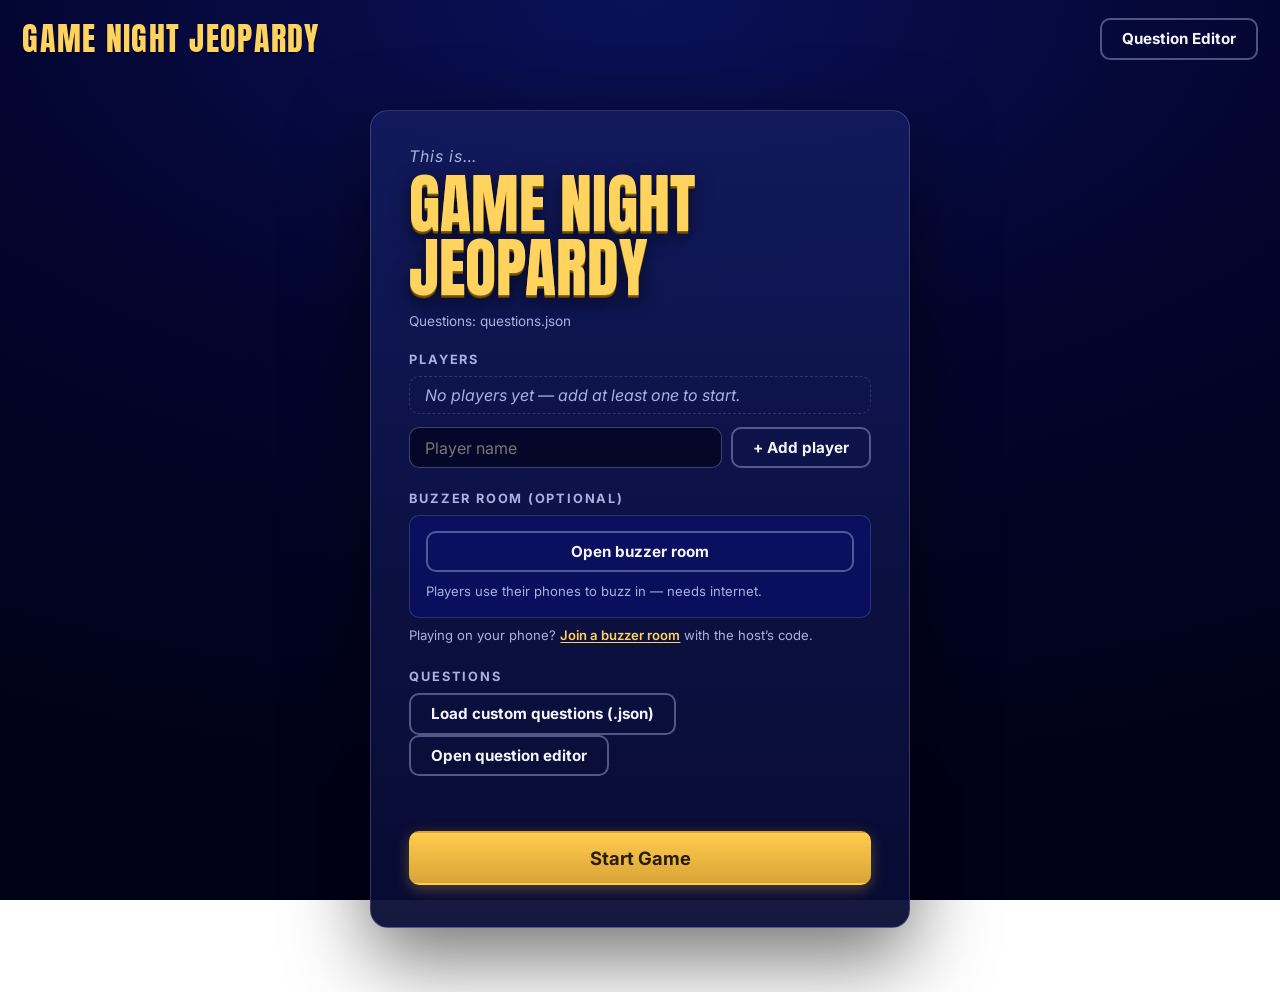
==== commit f86fa097: "feat: join a buzzer room from the site itself, not just the ?room= link The start screen now carries" ====
--- a/index.html
+++ b/index.html
@@ -45,6 +45,9 @@
           </form>
           <!-- Optional phone-buzzer room; rendered by buzzer-host.js -->
           <div id="buzzer-setup" class="buzzer-setup"></div>
+          <p class="buzzer-join-note">Playing on your phone?
+            <a class="buzzer-join-link" href="?room=">Join a buzzer room</a>
+            with the host&rsquo;s code.</p>
         </div>
 
         <div class="setup-section">
--- a/css/buzzer.css
+++ b/css/buzzer.css
@@ -30,6 +30,22 @@
   font-weight: 600;
   color: var(--ink-dim);
 }
+
+/* Static "join from this page" note under the host panel (index.html). */
+.buzzer-join-note {
+  margin: 0.6rem 0 0;
+  font-size: 0.82rem;
+  color: var(--ink-dim);
+}
+
+.buzzer-join-link {
+  color: var(--gold-text);
+  font-weight: 600;
+  text-decoration: underline;
+  text-underline-offset: 0.18em;
+}
+
+.buzzer-join-link:hover { text-decoration-thickness: 2px; }
 
 .buzzer-code-wrap { text-align: center; }
 
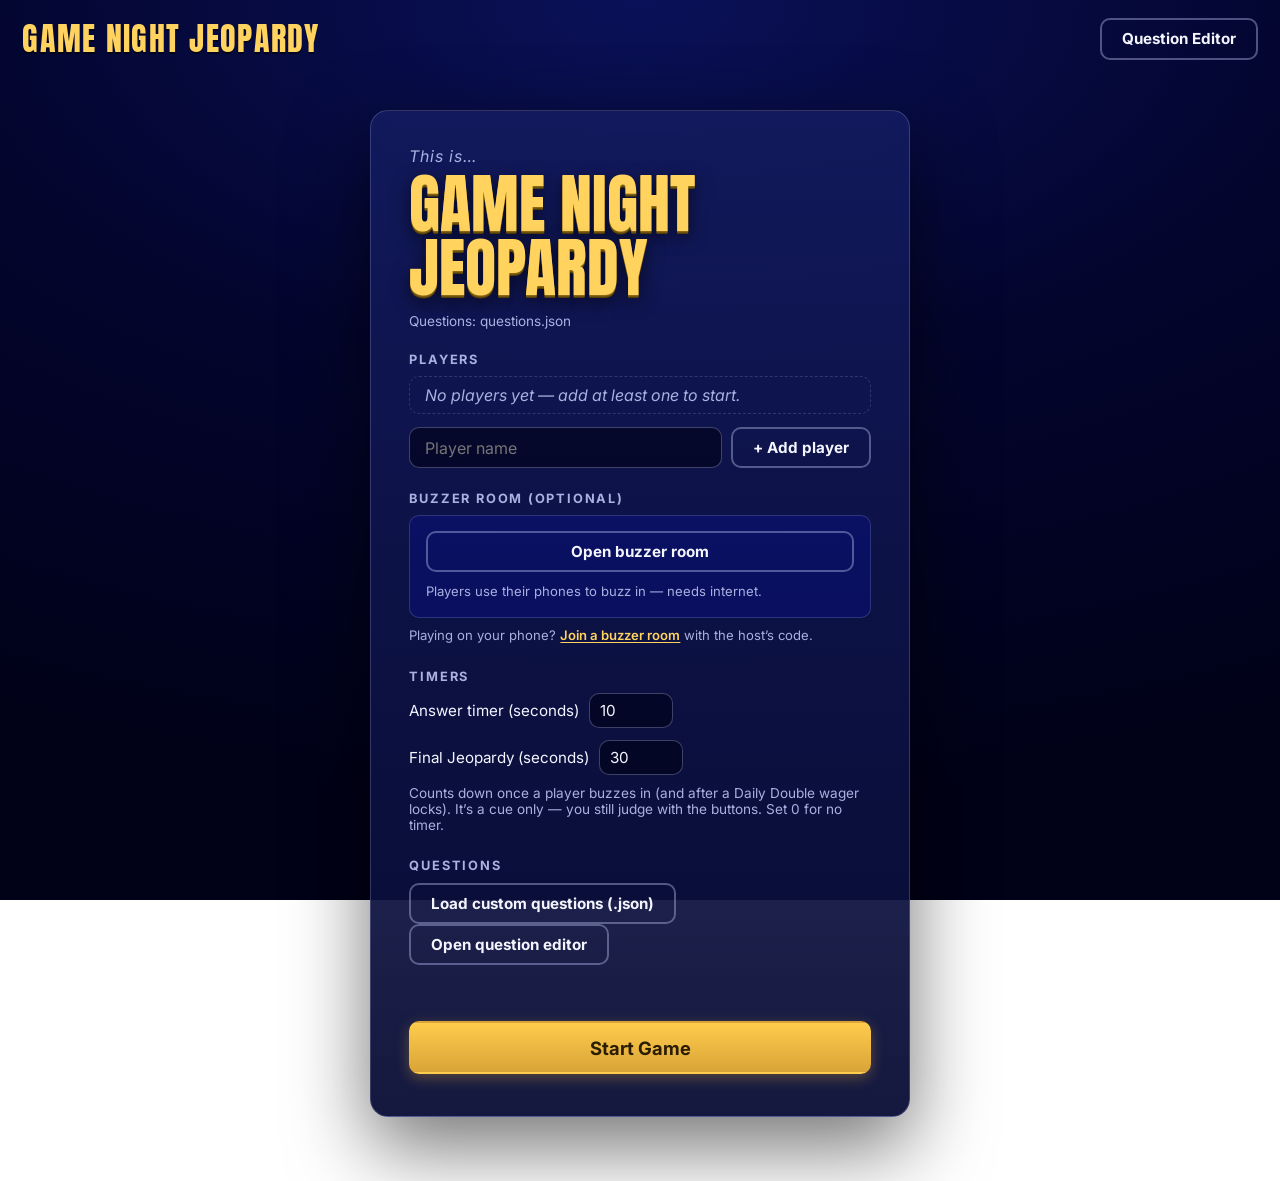
==== commit 0ef09346: "feat: answer timers with red-block countdown TV-podium countdown bars (nine blocks extinguishing pai" ====
--- a/index.html
+++ b/index.html
@@ -10,6 +10,8 @@
   <link href="https://fonts.googleapis.com/css2?family=Anton&family=Inter:wght@400;600;700&display=swap" rel="stylesheet">
   <link rel="stylesheet" href="css/styles.css">
   <link rel="stylesheet" href="css/buzzer.css">
+  <link rel="stylesheet" href="css/media.css">
+  <link rel="stylesheet" href="css/timer.css">
 </head>
 <body>
 
@@ -25,6 +27,11 @@
 
   <!-- Host buzzer-room popover (board screen); filled by buzzer-host.js -->
   <div id="buzzer-popover" class="buzzer-popover hidden" role="dialog" aria-label="Buzzer room"></div>
+
+  <!-- Shown by app.js when this browser refuses to save the game (usually its
+       storage is full of embedded photos). Silent failure here used to make a
+       refresh quietly revert to an older game — i.e. photos vanishing. -->
+  <p id="save-warning" class="save-warning hidden" role="alert"></p>
 
   <main>
     <!-- ===== Setup screen ===== -->
@@ -51,6 +58,23 @@
         </div>
 
         <div class="setup-section">
+          <h3 class="setup-heading">Timers</h3>
+          <div class="timer-settings">
+            <label class="timer-field" for="timer-clue-seconds">Answer timer (seconds)
+              <input id="timer-clue-seconds" type="number" min="0" max="300" step="1"
+                     inputmode="numeric" autocomplete="off">
+            </label>
+            <label class="timer-field" for="timer-final-seconds">Final Jeopardy (seconds)
+              <input id="timer-final-seconds" type="number" min="0" max="300" step="1"
+                     inputmode="numeric" autocomplete="off">
+            </label>
+          </div>
+          <p class="timer-hint">Counts down once a player buzzes in (and after a Daily
+            Double wager locks). It&rsquo;s a cue only &mdash; you still judge with the
+            buttons. Set 0 for no timer.</p>
+        </div>
+
+        <div class="setup-section">
           <h3 class="setup-heading">Questions</h3>
           <div class="setup-load">
             <button id="btn-load-json" class="btn btn-ghost" type="button">Load custom questions (.json)</button>
@@ -95,6 +119,9 @@
         in this browser.
       </p>
 
+      <p id="editor-image-meter" class="editor-image-meter">Embedded images: ~0 B</p>
+      <p id="editor-save-warning" class="error-msg" role="alert"></p>
+
       <label class="editor-field editor-game-title">Game title
         <input id="editor-title" type="text" maxlength="80" autocomplete="off">
       </label>
@@ -123,6 +150,8 @@
           <label class="editor-field">Answer
             <input id="editor-final-answer" type="text" autocomplete="off">
           </label>
+          <!-- Final Jeopardy photo clue controls; filled by editor.js via editor-media.js -->
+          <div id="editor-final-media" class="editor-final-media"></div>
         </div>
       </fieldset>
 
@@ -153,11 +182,18 @@
         </div>
       </div>
 
+      <!-- Photo-clue image (§10); populated by app.js via media.js, gated by validateImageRef -->
+      <div id="clue-image" class="clue-image-wrap hidden"></div>
+
       <p id="clue-text" class="clue-text hidden"></p>
       <p id="answer-text" class="answer-text hidden"></p>
+      <div id="answer-image" class="clue-image-wrap hidden"></div>
 
       <!-- Host buzz bar (regular clues only); filled by buzzer-host.js -->
       <div id="buzzer-clue-bar" class="buzzer-clue-bar hidden"></div>
+
+      <!-- Answer-timer red blocks (spec §12); driven by js/timer.js. Cue only. -->
+      <div id="clue-timer" class="timer-bar hidden" aria-hidden="true"></div>
 
       <div class="clue-actions">
         <button id="btn-reveal" class="btn btn-gold btn-big hidden" type="button">Reveal Answer</button>
@@ -172,6 +208,9 @@
     <div class="modal-card final-card">
       <h2 id="final-heading" class="final-heading"></h2>
       <div id="final-body" class="final-body"></div>
+      <!-- Final Jeopardy timer blocks (spec §12); outside #final-body so
+           re-renders of the body never reset a ticking clock. -->
+      <div id="final-timer" class="timer-bar hidden" aria-hidden="true"></div>
     </div>
   </div>
 
@@ -196,6 +235,8 @@
         <span id="player-head-name" class="player-head-name"></span>
       </header>
       <button id="player-buzz" class="player-buzz-btn mode-idle" type="button" disabled></button>
+      <!-- Phone answer clock (spec §12): ticks while you (or a rival) hold the buzz. -->
+      <div id="player-timer" class="timer-bar timer-bar-phone hidden" aria-hidden="true"></div>
       <p id="player-buzz-note" class="player-buzz-note"></p>
       <footer class="player-foot">
         <button id="player-leave" class="btn btn-ghost btn-small" type="button">Leave room</button>
@@ -222,6 +263,8 @@
         <input id="player-answer-input" type="text" maxlength="120" autocomplete="off" spellcheck="false">
       </label>
       <p id="player-answer-note" class="player-form-note"></p>
+      <!-- Final Jeopardy phone clock (spec §12). Cue only — answers stay open. -->
+      <div id="player-answer-timer" class="timer-bar timer-bar-phone hidden" aria-hidden="true"></div>
       <button id="player-answer-submit" class="btn btn-gold btn-big" type="button">Submit answer</button>
     </div>
 
@@ -233,11 +276,16 @@
   </section>
 
   <script src="js/data.js"></script>
+  <script src="js/media.js"></script>
+  <script src="js/timer-core.js"></script>
+  <script src="js/timer.js"></script>
   <script src="js/buzzer-protocol.js"></script>
+  <script src="js/buzzer-net.js"></script>
   <script src="js/buzzer-player.js"></script>
   <script src="js/app.js"></script>
   <script src="js/buzzer-host.js"></script>
   <script src="js/buzzer-wagers.js"></script>
+  <script src="js/editor-media.js"></script>
   <script src="js/editor.js"></script>
 </body>
 </html>
--- a/css/buzzer.css
+++ b/css/buzzer.css
@@ -126,6 +126,14 @@
 .buzzer-kick:focus-visible { outline: 2px solid var(--gold); outline-offset: 1px; }
 
 .buzzer-controls { display: flex; flex-wrap: wrap; gap: 0.5rem; margin-top: 0.3rem; }
+
+/* Broker health line — "reconnecting to server…" (spec §9.5). */
+.buzzer-broker {
+  margin: 0;
+  font-size: 0.8rem;
+  font-weight: 700;
+  color: var(--gold-text);
+}
 
 /* ============ Host: topbar chip + popover ============ */
 
@@ -199,6 +207,16 @@
   letter-spacing: 0.03em;
   color: #fff;
   text-shadow: 0 2px 3px rgba(0, 0, 0, 0.6);
+}
+
+/* Names of players who buzzed during the reading phase (locked out this clue). */
+.buzzer-early-note {
+  flex-basis: 100%;
+  margin: 0.15rem 0 0;
+  text-align: center;
+  font-size: 0.82rem;
+  font-weight: 700;
+  color: var(--red);
 }
 
 @keyframes buzzer-pulse {
@@ -298,6 +316,40 @@
 
 #player-join-btn { width: 100%; }
 
+/* In-app-browser advisory + post-failure connection tips (spec §9.4). Hints only. */
+.player-webview-hint {
+  margin: 0;
+  font-size: 0.82rem;
+  font-weight: 600;
+  line-height: 1.4;
+  color: var(--gold-text);
+  background: rgba(217, 164, 55, 0.12);
+  border: 1px solid rgba(217, 164, 55, 0.4);
+  border-radius: 10px;
+  padding: 0.6em 0.8em;
+}
+
+.player-tips {
+  margin: 0;
+  font-size: 0.85rem;
+  line-height: 1.45;
+  color: var(--ink);
+  background: rgba(1, 1, 23, 0.4);
+  border: 1px solid rgba(170, 176, 224, 0.28);
+  border-radius: 10px;
+  padding: 0.7em 0.9em;
+}
+
+.player-tips-title { margin: 0 0 0.35em; font-weight: 700; color: var(--ink-dim); }
+
+.player-tips-list {
+  margin: 0;
+  padding-left: 1.1em;
+  display: flex;
+  flex-direction: column;
+  gap: 0.25em;
+}
+
 /* --- buzzer screen --- */
 
 .player-buzzer {
@@ -341,6 +393,11 @@
   text-align: center;
   padding: 1rem;
   cursor: pointer;
+  /* §9.8: buzz fires on pointerdown. Kill the double-tap-zoom / 300ms tap delay and
+     stray text selection so contact registers instantly and feels like a real buzzer. */
+  touch-action: manipulation;
+  -webkit-user-select: none;
+  user-select: none;
   color: var(--ink-dim);
   background: radial-gradient(circle at 50% 38%, #131c66 0%, #070b34 70%);
   box-shadow: 0 16px 40px rgba(0, 0, 0, 0.5), inset 0 0 40px rgba(0, 0, 0, 0.35);
@@ -355,17 +412,33 @@
 .player-buzz-btn.mode-idle,
 .player-buzz-btn.mode-taken { color: var(--ink-dim); }
 
+/* locked (either reason) — muted, dark, disabled. The label distinguishes
+   "Too soon!" (early) from the wrong-answer lockout; the look is shared. */
 .player-buzz-btn.mode-locked {
   color: #ffd9d9;
   background: radial-gradient(circle at 50% 38%, #5a1414 0%, #2a0808 72%);
   border-color: rgba(255, 107, 107, 0.4);
 }
 
+/* reading = the live trap: VIVID RED, ENABLED, "Wait for it…". A tap here buzzes
+   in early and locks you out. Uses the ✗-judge red tone; deliberately a bright,
+   saturated red so it can't be confused with the dark muted `locked` red. */
+.player-buzz-btn.mode-reading {
+  color: #fff;
+  background: radial-gradient(circle at 50% 36%, #ff9d9d 0%, var(--red) 45%, #d63a3a 100%);
+  border-color: #ffd0d0;
+  box-shadow: 0 0 0 6px rgba(255, 107, 107, 0.26), 0 18px 50px rgba(255, 107, 107, 0.42);
+}
+
+.player-buzz-btn.mode-reading:active { transform: scale(0.98); }
+
+/* armed = GREEN "go" (was gold): vivid, glowing, enabled. Uses the ✓-judge green
+   tone so red→green reads as an unmistakable stop→go flip for colourblind players. */
 .player-buzz-btn.mode-armed {
-  color: #2b1d00;
-  background: radial-gradient(circle at 50% 34%, #ffe08a 0%, var(--gold) 45%, var(--gold-deep) 100%);
-  border-color: #fff2c4;
-  box-shadow: 0 0 0 6px rgba(255, 204, 77, 0.28), 0 20px 60px rgba(255, 204, 77, 0.45);
+  color: #032818;
+  background: radial-gradient(circle at 50% 34%, #b6f5d0 0%, var(--green) 45%, #2b9a5f 100%);
+  border-color: #d6ffe7;
+  box-shadow: 0 0 0 6px rgba(81, 216, 138, 0.3), 0 20px 60px rgba(81, 216, 138, 0.5);
   animation: buzzer-glow 0.9s ease-in-out infinite;
 }
 
@@ -381,8 +454,8 @@
 .player-buzz-btn:disabled { cursor: default; }
 
 @keyframes buzzer-glow {
-  0%, 100% { box-shadow: 0 0 0 6px rgba(255, 204, 77, 0.28), 0 20px 60px rgba(255, 204, 77, 0.4); }
-  50% { box-shadow: 0 0 0 12px rgba(255, 204, 77, 0.14), 0 26px 70px rgba(255, 204, 77, 0.6); }
+  0%, 100% { box-shadow: 0 0 0 6px rgba(81, 216, 138, 0.3), 0 20px 60px rgba(81, 216, 138, 0.42); }
+  50% { box-shadow: 0 0 0 12px rgba(81, 216, 138, 0.16), 0 26px 70px rgba(81, 216, 138, 0.6); }
 }
 
 .player-foot {
--- a/css/media.css
+++ b/css/media.css
@@ -0,0 +1,190 @@
+/* ============================================================
+   Jeopardy — photo-clue styles (spec §10.3)
+   Linked after styles.css + buzzer.css; reuses their :root tokens
+   (--gold, --blue-*, --ink, --radius, fonts). Kept out of styles.css
+   because it is already over the 800-line house cap. Covers both the
+   projected clue/answer/Final images and the question-editor image
+   controls. No animation, so no prefers-reduced-motion block needed.
+   ============================================================ */
+
+/* ============ Clue / answer / Final images (game render) ============ */
+
+.clue-image-wrap {
+  width: 100%;
+  display: flex;
+  justify-content: center;
+  margin: 0.4rem 0 1rem;
+}
+
+/* The image itself — centered, contained, rounded, on the navy stage. Capped
+   at ~55vh so the clue text below stays visible on a projector. */
+.clue-image {
+  display: block;
+  max-width: 100%;
+  max-height: 55vh;
+  object-fit: contain;
+  border-radius: var(--radius);
+  border: 1px solid rgba(255, 204, 77, 0.35);
+  box-shadow: 0 12px 40px rgba(0, 0, 0, 0.55);
+  background: rgba(1, 1, 23, 0.45);
+}
+
+/* Final modal image sits inside a dynamically built body; center it and give
+   a slightly smaller cap so the wager/clue text keeps room. */
+.final-body .clue-image {
+  margin: 0.2rem auto 0.4rem;
+  max-height: 46vh;
+}
+
+/* onerror swap-in (built by media.js buildClueImage) — a plain-text note, no
+   broken-image icon. */
+.clue-image-failed {
+  margin: 0.6rem 0 1rem;
+  padding: 0.6rem 1rem;
+  text-align: center;
+  color: var(--ink-dim);
+  font-weight: 600;
+  border: 1px dashed rgba(170, 176, 224, 0.4);
+  border-radius: var(--radius);
+}
+
+/* ============ Editor: per-clue photo controls ============ */
+
+.editor-clue-cell {
+  display: flex;
+  flex-direction: column;
+  gap: 0.35rem;
+}
+
+.editor-clue-media {
+  border: 1px solid rgba(170, 176, 224, 0.2);
+  border-radius: 8px;
+  background: rgba(6, 12, 233, 0.1);
+  padding: 0.15rem 0.6rem;
+}
+
+.editor-clue-media-summary {
+  cursor: pointer;
+  font-size: 0.78rem;
+  font-weight: 700;
+  letter-spacing: 0.04em;
+  color: var(--ink-dim);
+  padding: 0.3rem 0;
+  user-select: none;
+}
+
+.editor-clue-media-summary:hover { color: var(--gold-text); }
+.editor-clue-media[open] .editor-clue-media-summary { color: var(--gold-text); }
+
+.editor-media-control {
+  display: flex;
+  flex-direction: column;
+  gap: 0.5rem;
+  padding: 0.5rem 0 0.7rem;
+  border-top: 1px solid rgba(170, 176, 224, 0.14);
+}
+.editor-media-control:first-of-type { border-top: none; }
+
+.editor-media-head {
+  display: flex;
+  align-items: center;
+  justify-content: space-between;
+  gap: 0.6rem;
+}
+
+.editor-media-label {
+  font-size: 0.82rem;
+  font-weight: 700;
+  color: var(--ink);
+}
+
+.editor-media-row {
+  display: flex;
+  gap: 0.5rem;
+  align-items: center;
+  flex-wrap: wrap;
+}
+
+.editor-media-url {
+  flex: 1;
+  min-width: 180px;
+}
+
+.editor-media-choose { flex: 0 0 auto; }
+
+.editor-media-alt {
+  display: flex;
+  flex-direction: column;
+  gap: 0.25rem;
+  font-size: 0.78rem;
+  color: var(--ink-dim);
+}
+
+.editor-media-feedback {
+  display: flex;
+  align-items: center;
+  gap: 0.7rem;
+  flex-wrap: wrap;
+  min-height: 0;
+}
+
+.editor-media-thumb {
+  max-height: 84px;
+  max-width: 150px;
+  object-fit: contain;
+  border-radius: 6px;
+  border: 1px solid rgba(170, 176, 224, 0.35);
+  background: rgba(1, 1, 23, 0.4);
+}
+
+.editor-media-size {
+  font-size: 0.76rem;
+  color: var(--ink-dim);
+}
+
+.editor-media-error {
+  margin: 0;
+  font-size: 0.8rem;
+  font-weight: 600;
+  color: var(--red);
+}
+
+/* ============ "Can't save this game" banner (app.js saveState) ============ */
+
+/* Sits under the topbar, above every screen, so the host cannot miss that their
+   game — photos included — is not being persisted. */
+.save-warning {
+  margin: 0 auto 0.6rem;
+  max-width: 68rem;
+  padding: 0.65rem 1rem;
+  border-radius: var(--radius);
+  background: linear-gradient(180deg, var(--gold) 0%, var(--gold-deep) 100%);
+  color: #2b1d00;
+  font-weight: 700;
+  font-size: 0.9rem;
+  line-height: 1.35;
+  box-shadow: 0 10px 30px rgba(0, 0, 0, 0.45);
+}
+
+/* ============ Editor: embedded-size meter + Final controls ============ */
+
+.editor-image-meter {
+  margin: 0.2rem 0 0.4rem;
+  font-size: 0.82rem;
+  color: var(--ink-dim);
+}
+
+.editor-image-meter.warn {
+  color: #2b1d00;
+  background: linear-gradient(180deg, var(--gold) 0%, var(--gold-deep) 100%);
+  padding: 0.4rem 0.7rem;
+  border-radius: 8px;
+  font-weight: 700;
+}
+
+.editor-final-media {
+  border: 1px solid rgba(170, 176, 224, 0.2);
+  border-radius: 8px;
+  background: rgba(6, 12, 233, 0.1);
+  padding: 0.2rem 0.7rem 0.4rem;
+}
--- a/css/timer.css
+++ b/css/timer.css
@@ -0,0 +1,112 @@
+/* ============================================================
+   Jeopardy — answer-timer red blocks (spec §12)
+   TV-podium style: a centred strip of 9 red blocks that go dark
+   pairwise from the ends. `timer-done` flashes the strip at zero
+   — a cue only, nothing about the game changes.
+   ============================================================ */
+
+/* Podium red is deliberately hotter than the UI's --red (wrong-answer pink);
+   tokens keep the lit/off/flash states in lockstep. */
+:root {
+  --timer-lit: linear-gradient(180deg, #ff5148 0%, #d81f14 100%);
+  --timer-lit-glow: 0 0 10px rgba(255, 70, 50, 0.55), inset 0 1px 0 rgba(255, 255, 255, 0.3);
+  --timer-off-bg: #131735;
+  --timer-off-shadow: inset 0 1px 4px rgba(0, 0, 0, 0.65);
+}
+
+.timer-bar {
+  display: flex;
+  justify-content: center;
+  gap: 6px;
+  margin: 14px auto 0;
+  max-width: 520px;
+  width: 100%;
+}
+
+.timer-block {
+  flex: 1 1 0;
+  max-width: 48px;
+  height: 16px;
+  border-radius: 3px;
+  background: var(--timer-lit);
+  box-shadow: var(--timer-lit-glow);
+  transition: background var(--duration, 180ms) ease,
+              box-shadow var(--duration, 180ms) ease;
+}
+
+.timer-block.off {
+  background: var(--timer-off-bg);
+  box-shadow: var(--timer-off-shadow);
+}
+
+/* Time's up: flash the whole strip a few times, then rest dark. Cue only. */
+.timer-bar.timer-done .timer-block {
+  animation: timer-flash 0.35s ease-in-out 4;
+}
+
+@keyframes timer-flash {
+  0%, 100% {
+    background: var(--timer-off-bg);
+    box-shadow: var(--timer-off-shadow);
+  }
+  50% {
+    background: var(--timer-lit);
+    box-shadow: 0 0 14px rgba(255, 70, 50, 0.8);
+  }
+}
+
+/* Phone bars sit under the giant buzz button / answer box — full width, chunkier. */
+.timer-bar-phone {
+  max-width: 420px;
+  gap: 5px;
+  margin-top: 16px;
+}
+
+.timer-bar-phone .timer-block {
+  height: 20px;
+  max-width: 44px;
+}
+
+/* ============ Setup-screen timer settings ============ */
+
+.timer-settings {
+  display: flex;
+  flex-wrap: wrap;
+  gap: 12px 24px;
+}
+
+.timer-field {
+  display: flex;
+  align-items: center;
+  gap: 10px;
+  font-size: 0.95rem;
+  color: var(--ink);
+}
+
+/* Same recipe as .add-player-form input (styles.css) — the fields sit side by
+   side on the setup screen and must read as one family. */
+.timer-field input {
+  width: 5.5em;
+  padding: 0.45em 0.6em;
+  font: inherit;
+  color: var(--ink);
+  background: rgba(1, 1, 23, 0.6);
+  border: 1px solid rgba(170, 176, 224, 0.35);
+  border-radius: var(--radius);
+}
+
+.timer-field input:focus-visible {
+  outline: none;
+  border-color: var(--gold);
+  box-shadow: 0 0 0 3px rgba(255, 204, 77, 0.25);
+}
+
+.timer-hint {
+  margin: 10px 0 0;
+  font-size: 0.85rem;
+  color: var(--ink-dim);
+}
+
+@media (prefers-reduced-motion: reduce) {
+  .timer-bar.timer-done .timer-block { animation: none; }
+}
